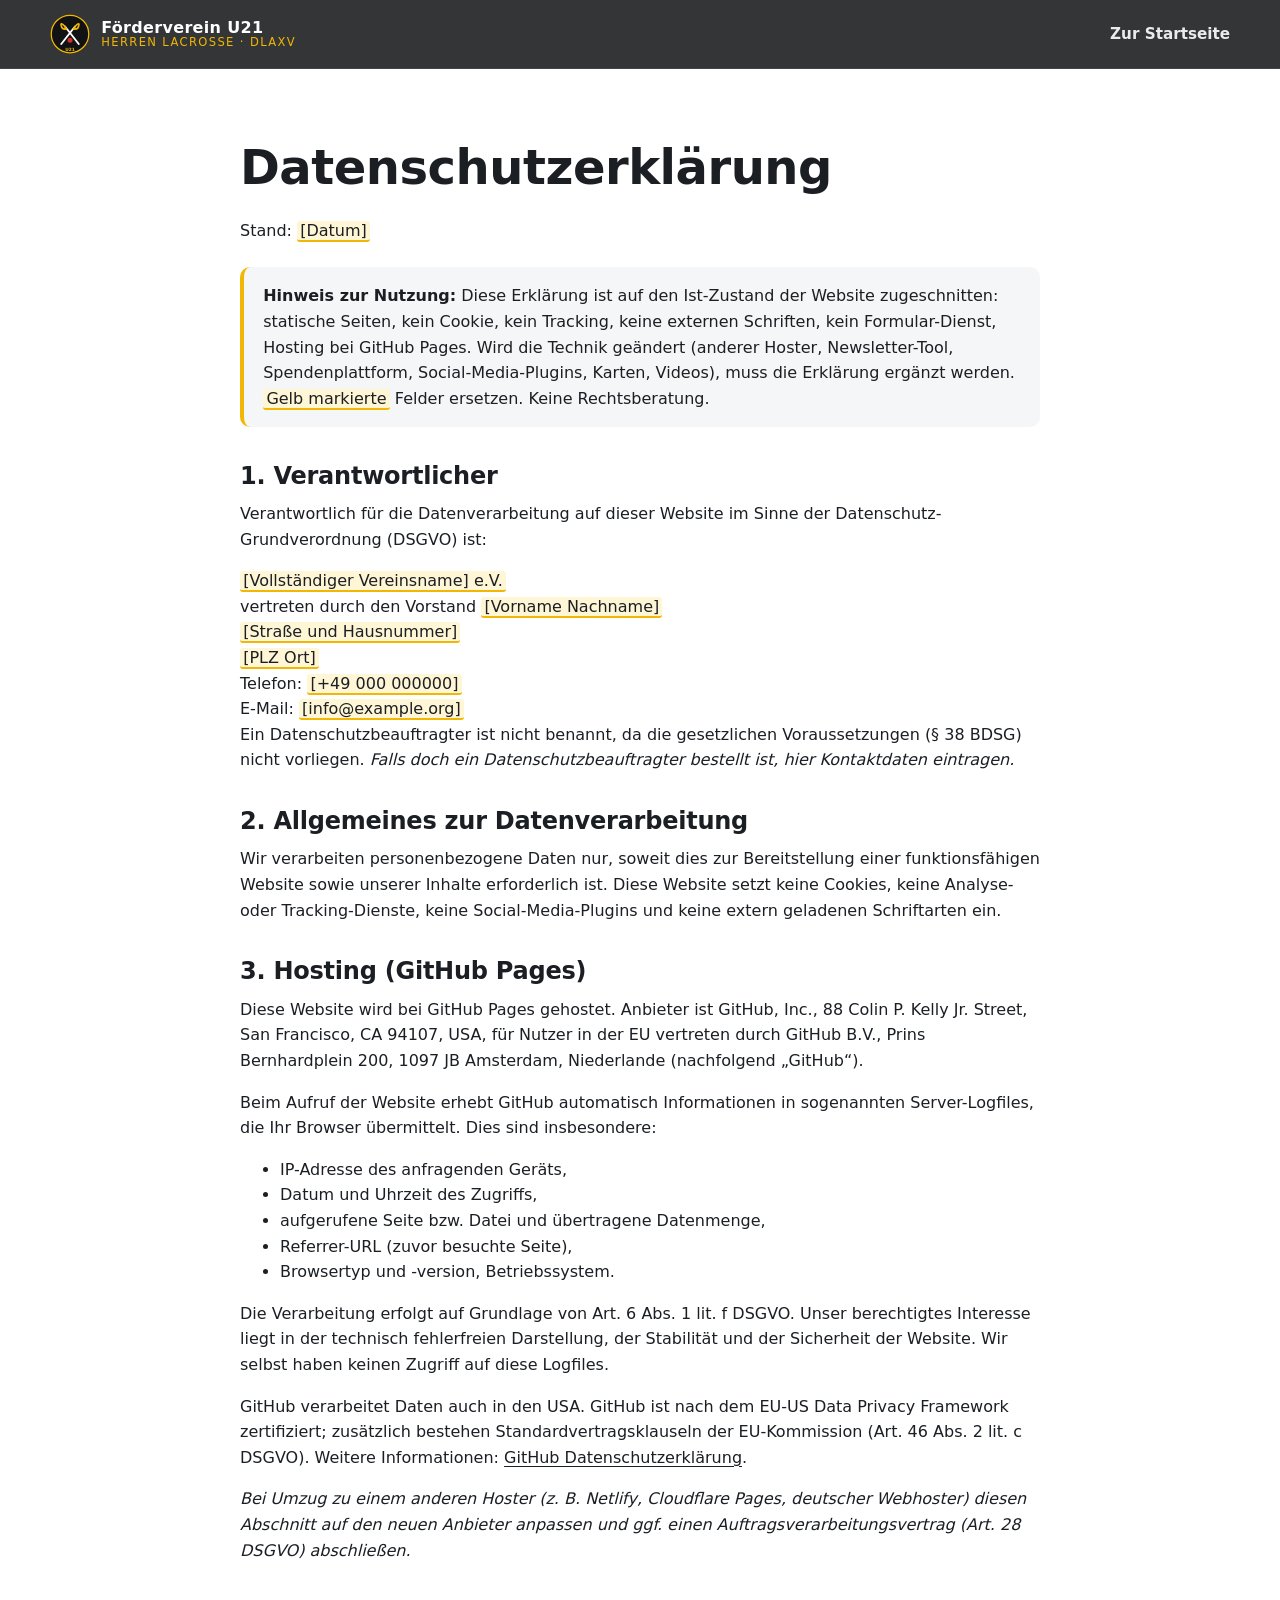
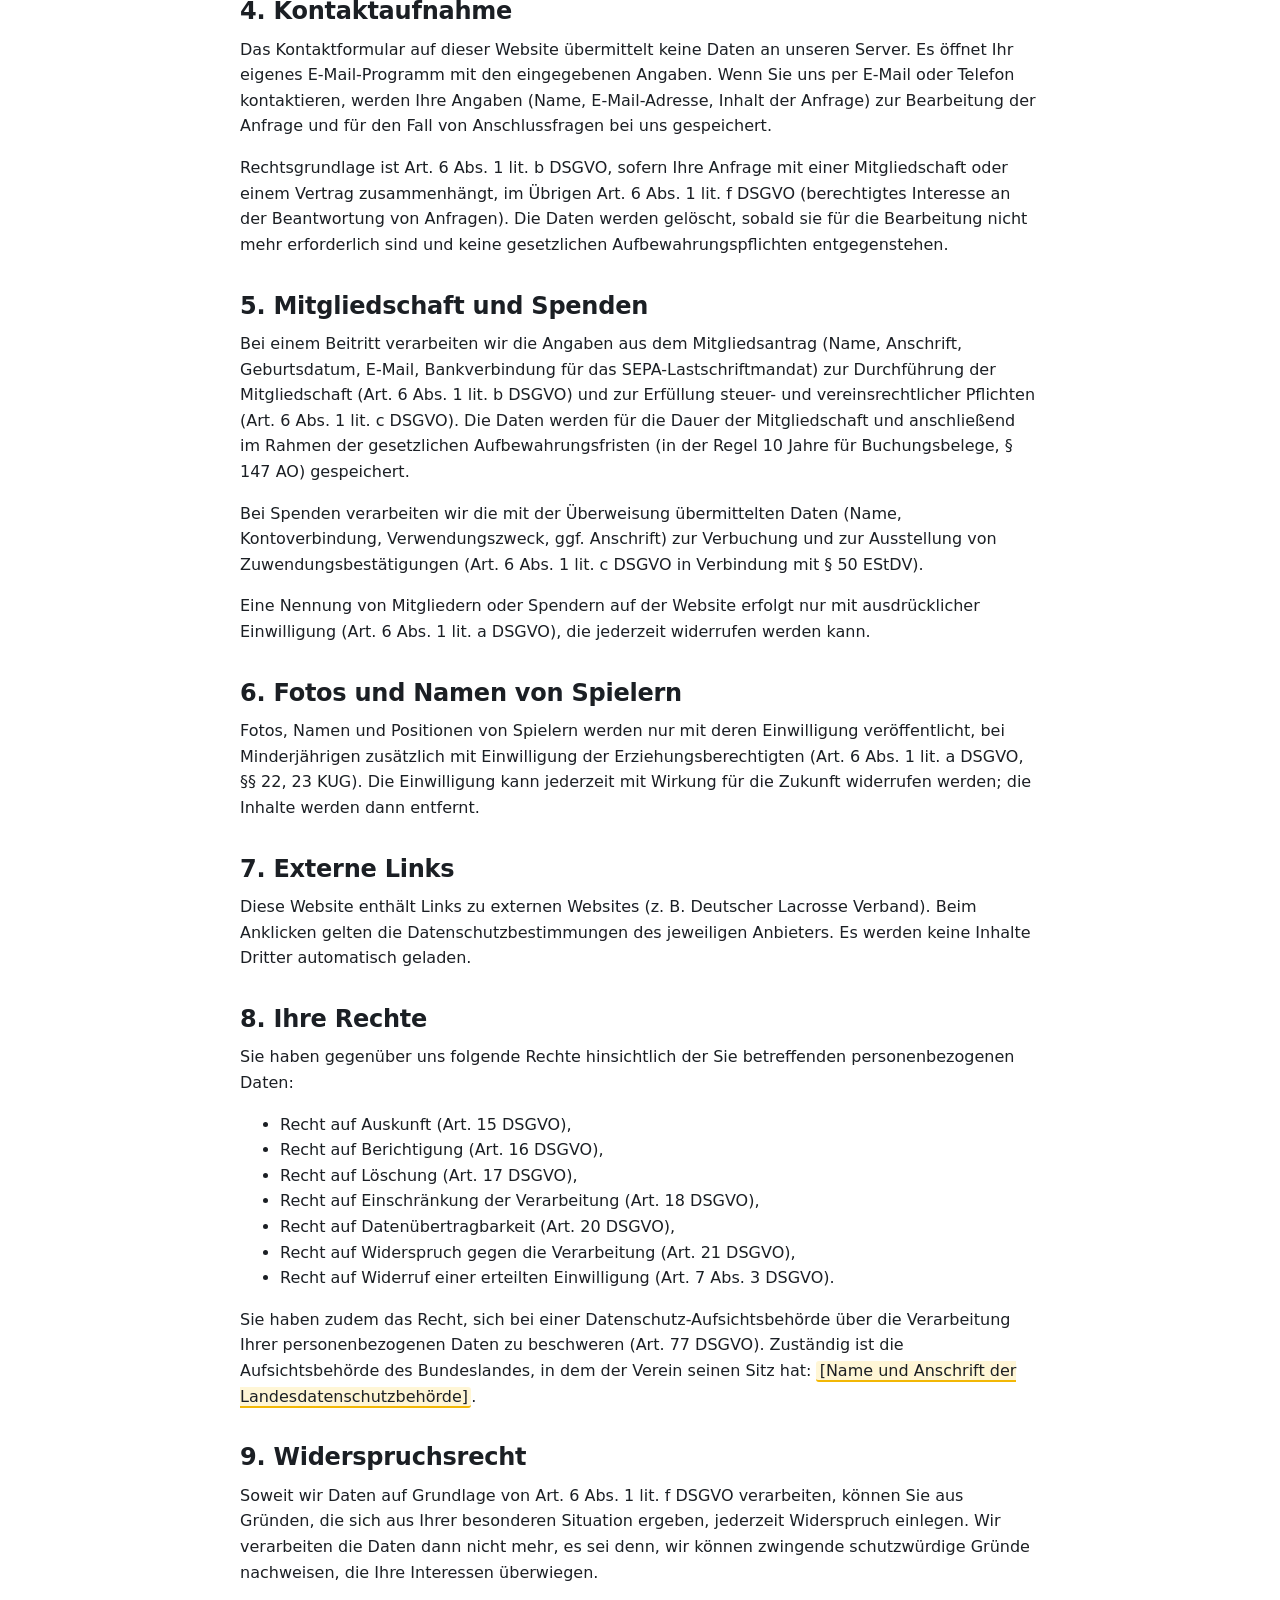
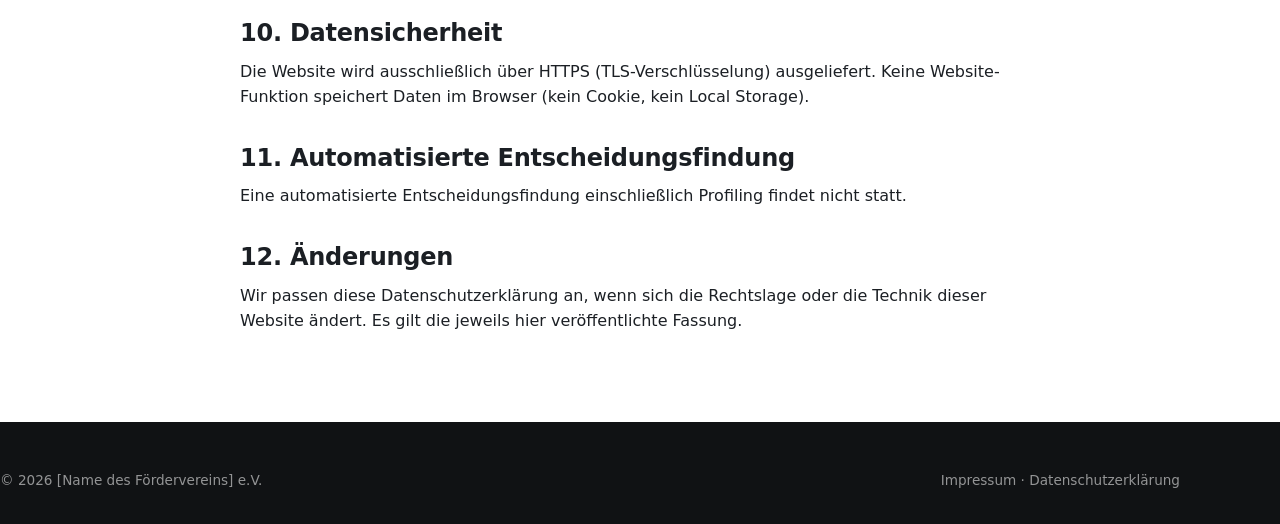
==== datenschutz.html @ 6323ae41 "Landing Page für Förderverein U21 Herren Lacrosse Statische, responsive Seite ohne Build-Schritt: St" ====
<!DOCTYPE html>
<html lang="de">
<head>
  <meta charset="utf-8">
  <meta name="viewport" content="width=device-width, initial-scale=1">
  <title>Datenschutzerklärung – Förderverein U21 Herren Lacrosse</title>
  <meta name="robots" content="noindex, follow">
  <link rel="icon" href="assets/img/favicon.svg" type="image/svg+xml">
  <link rel="stylesheet" href="css/style.css">
</head>
<body>
  <a class="skip-link" href="#main">Zum Inhalt springen</a>
  <header class="site-header">
    <div class="container nav">
      <a class="brand" href="index.html"><img src="assets/img/logo.svg" alt="" width="40" height="40"><span>Förderverein U21<small>Herren Lacrosse · DLaxV</small></span></a>
      <nav aria-label="Hauptnavigation"><ul class="nav__list" style="display:flex"><li><a href="index.html">Zur Startseite</a></li></ul></nav>
    </div>
  </header>

  <main id="main" class="page">
    <div class="container">
      <h1>Datenschutzerklärung</h1>
      <p>Stand: <span class="placeholder">[Datum]</span></p>

      <div class="notice">
        <strong>Hinweis zur Nutzung:</strong> Diese Erklärung ist auf den Ist-Zustand der Website zugeschnitten:
        statische Seiten, kein Cookie, kein Tracking, keine externen Schriften, kein Formular-Dienst,
        Hosting bei GitHub Pages. Wird die Technik geändert (anderer Hoster, Newsletter-Tool, Spendenplattform,
        Social-Media-Plugins, Karten, Videos), muss die Erklärung ergänzt werden.
        <span class="placeholder">Gelb markierte</span> Felder ersetzen. Keine Rechtsberatung.
      </div>

      <h2>1. Verantwortlicher</h2>
      <p>Verantwortlich für die Datenverarbeitung auf dieser Website im Sinne der Datenschutz-Grundverordnung (DSGVO) ist:</p>
      <address>
        <span class="placeholder">[Vollständiger Vereinsname] e.V.</span><br>
        vertreten durch den Vorstand <span class="placeholder">[Vorname Nachname]</span><br>
        <span class="placeholder">[Straße und Hausnummer]</span><br>
        <span class="placeholder">[PLZ Ort]</span><br>
        Telefon: <span class="placeholder">[+49 000 000000]</span><br>
        E-Mail: <span class="placeholder">[info@example.org]</span>
      </address>
      <p>
        Ein Datenschutzbeauftragter ist nicht benannt, da die gesetzlichen Voraussetzungen (§ 38 BDSG) nicht vorliegen.
        <em>Falls doch ein Datenschutzbeauftragter bestellt ist, hier Kontaktdaten eintragen.</em>
      </p>

      <h2>2. Allgemeines zur Datenverarbeitung</h2>
      <p>
        Wir verarbeiten personenbezogene Daten nur, soweit dies zur Bereitstellung einer funktionsfähigen Website
        sowie unserer Inhalte erforderlich ist. Diese Website setzt keine Cookies, keine Analyse- oder
        Tracking-Dienste, keine Social-Media-Plugins und keine extern geladenen Schriftarten ein.
      </p>

      <h2>3. Hosting (GitHub Pages)</h2>
      <p>
        Diese Website wird bei GitHub Pages gehostet. Anbieter ist GitHub, Inc., 88 Colin P. Kelly Jr. Street,
        San Francisco, CA 94107, USA, für Nutzer in der EU vertreten durch GitHub B.V., Prins Bernhardplein 200,
        1097 JB Amsterdam, Niederlande (nachfolgend „GitHub“).
      </p>
      <p>
        Beim Aufruf der Website erhebt GitHub automatisch Informationen in sogenannten Server-Logfiles, die Ihr
        Browser übermittelt. Dies sind insbesondere:
      </p>
      <ul>
        <li>IP-Adresse des anfragenden Geräts,</li>
        <li>Datum und Uhrzeit des Zugriffs,</li>
        <li>aufgerufene Seite bzw. Datei und übertragene Datenmenge,</li>
        <li>Referrer-URL (zuvor besuchte Seite),</li>
        <li>Browsertyp und -version, Betriebssystem.</li>
      </ul>
      <p>
        Die Verarbeitung erfolgt auf Grundlage von Art. 6 Abs. 1 lit. f DSGVO. Unser berechtigtes Interesse liegt
        in der technisch fehlerfreien Darstellung, der Stabilität und der Sicherheit der Website. Wir selbst haben
        keinen Zugriff auf diese Logfiles.
      </p>
      <p>
        GitHub verarbeitet Daten auch in den USA. GitHub ist nach dem EU-US Data Privacy Framework zertifiziert;
        zusätzlich bestehen Standardvertragsklauseln der EU-Kommission (Art. 46 Abs. 2 lit. c DSGVO).
        Weitere Informationen: <a href="https://docs.github.com/de/site-policy/privacy-policies/github-general-privacy-statement" rel="noopener" target="_blank">GitHub Datenschutzerklärung</a>.
      </p>
      <p>
        <em>Bei Umzug zu einem anderen Hoster (z. B. Netlify, Cloudflare Pages, deutscher Webhoster) diesen Abschnitt
        auf den neuen Anbieter anpassen und ggf. einen Auftragsverarbeitungsvertrag (Art. 28 DSGVO) abschließen.</em>
      </p>

      <h2>4. Kontaktaufnahme</h2>
      <p>
        Das Kontaktformular auf dieser Website übermittelt keine Daten an unseren Server. Es öffnet Ihr eigenes
        E-Mail-Programm mit den eingegebenen Angaben. Wenn Sie uns per E-Mail oder Telefon kontaktieren, werden Ihre
        Angaben (Name, E-Mail-Adresse, Inhalt der Anfrage) zur Bearbeitung der Anfrage und für den Fall von
        Anschlussfragen bei uns gespeichert.
      </p>
      <p>
        Rechtsgrundlage ist Art. 6 Abs. 1 lit. b DSGVO, sofern Ihre Anfrage mit einer Mitgliedschaft oder einem
        Vertrag zusammenhängt, im Übrigen Art. 6 Abs. 1 lit. f DSGVO (berechtigtes Interesse an der Beantwortung
        von Anfragen). Die Daten werden gelöscht, sobald sie für die Bearbeitung nicht mehr erforderlich sind und
        keine gesetzlichen Aufbewahrungspflichten entgegenstehen.
      </p>

      <h2>5. Mitgliedschaft und Spenden</h2>
      <p>
        Bei einem Beitritt verarbeiten wir die Angaben aus dem Mitgliedsantrag (Name, Anschrift, Geburtsdatum,
        E-Mail, Bankverbindung für das SEPA-Lastschriftmandat) zur Durchführung der Mitgliedschaft
        (Art. 6 Abs. 1 lit. b DSGVO) und zur Erfüllung steuer- und vereinsrechtlicher Pflichten
        (Art. 6 Abs. 1 lit. c DSGVO). Die Daten werden für die Dauer der Mitgliedschaft und anschließend im Rahmen
        der gesetzlichen Aufbewahrungsfristen (in der Regel 10 Jahre für Buchungsbelege, § 147 AO) gespeichert.
      </p>
      <p>
        Bei Spenden verarbeiten wir die mit der Überweisung übermittelten Daten (Name, Kontoverbindung,
        Verwendungszweck, ggf. Anschrift) zur Verbuchung und zur Ausstellung von Zuwendungsbestätigungen
        (Art. 6 Abs. 1 lit. c DSGVO in Verbindung mit § 50 EStDV).
      </p>
      <p>
        Eine Nennung von Mitgliedern oder Spendern auf der Website erfolgt nur mit ausdrücklicher Einwilligung
        (Art. 6 Abs. 1 lit. a DSGVO), die jederzeit widerrufen werden kann.
      </p>

      <h2>6. Fotos und Namen von Spielern</h2>
      <p>
        Fotos, Namen und Positionen von Spielern werden nur mit deren Einwilligung veröffentlicht, bei
        Minderjährigen zusätzlich mit Einwilligung der Erziehungsberechtigten (Art. 6 Abs. 1 lit. a DSGVO,
        §§ 22, 23 KUG). Die Einwilligung kann jederzeit mit Wirkung für die Zukunft widerrufen werden; die Inhalte
        werden dann entfernt.
      </p>

      <h2>7. Externe Links</h2>
      <p>
        Diese Website enthält Links zu externen Websites (z. B. Deutscher Lacrosse Verband). Beim Anklicken gelten
        die Datenschutzbestimmungen des jeweiligen Anbieters. Es werden keine Inhalte Dritter automatisch geladen.
      </p>

      <h2>8. Ihre Rechte</h2>
      <p>Sie haben gegenüber uns folgende Rechte hinsichtlich der Sie betreffenden personenbezogenen Daten:</p>
      <ul>
        <li>Recht auf Auskunft (Art. 15 DSGVO),</li>
        <li>Recht auf Berichtigung (Art. 16 DSGVO),</li>
        <li>Recht auf Löschung (Art. 17 DSGVO),</li>
        <li>Recht auf Einschränkung der Verarbeitung (Art. 18 DSGVO),</li>
        <li>Recht auf Datenübertragbarkeit (Art. 20 DSGVO),</li>
        <li>Recht auf Widerspruch gegen die Verarbeitung (Art. 21 DSGVO),</li>
        <li>Recht auf Widerruf einer erteilten Einwilligung (Art. 7 Abs. 3 DSGVO).</li>
      </ul>
      <p>
        Sie haben zudem das Recht, sich bei einer Datenschutz-Aufsichtsbehörde über die Verarbeitung Ihrer
        personenbezogenen Daten zu beschweren (Art. 77 DSGVO). Zuständig ist die Aufsichtsbehörde des Bundeslandes,
        in dem der Verein seinen Sitz hat: <span class="placeholder">[Name und Anschrift der Landesdatenschutzbehörde]</span>.
      </p>

      <h2>9. Widerspruchsrecht</h2>
      <p>
        Soweit wir Daten auf Grundlage von Art. 6 Abs. 1 lit. f DSGVO verarbeiten, können Sie aus Gründen, die sich
        aus Ihrer besonderen Situation ergeben, jederzeit Widerspruch einlegen. Wir verarbeiten die Daten dann
        nicht mehr, es sei denn, wir können zwingende schutzwürdige Gründe nachweisen, die Ihre Interessen überwiegen.
      </p>

      <h2>10. Datensicherheit</h2>
      <p>
        Die Website wird ausschließlich über HTTPS (TLS-Verschlüsselung) ausgeliefert. Keine Website-Funktion
        speichert Daten im Browser (kein Cookie, kein Local Storage).
      </p>

      <h2>11. Automatisierte Entscheidungsfindung</h2>
      <p>Eine automatisierte Entscheidungsfindung einschließlich Profiling findet nicht statt.</p>

      <h2>12. Änderungen</h2>
      <p>
        Wir passen diese Datenschutzerklärung an, wenn sich die Rechtslage oder die Technik dieser Website ändert.
        Es gilt die jeweils hier veröffentlichte Fassung.
      </p>
    </div>
  </main>

  <footer class="site-footer">
    <div class="container footer-bottom" style="border:0;margin:0;padding:0">
      <span>© <span id="year">2026</span> [Name des Fördervereins] e.V.</span>
      <span><a href="impressum.html">Impressum</a> · <a href="datenschutz.html">Datenschutzerklärung</a></span>
    </div>
  </footer>
  <script src="js/main.js" defer></script>
</body>
</html>
---- css/style.css ----
/* ==========================================================================
   Förderverein U21 Herren Lacrosse – Stylesheet
   Reines CSS, keine Abhängigkeiten, keine externen Requests.
   Farben in :root anpassen. Die Werte lehnen sich an die Nationalfarben
   (Schwarz / Rot / Gold) an, die der DLaxV im Erscheinungsbild nutzt.
   Bitte mit dem offiziellen Logo / CI des Verbands abgleichen.
   ========================================================================== */

:root {
  /* Markenfarben (anpassbar) */
  --c-black:  #101214;   /* Schwarz – Grundfarbe, Hero-Hintergrund */
  --c-ink:    #1b1f24;   /* dunkles Anthrazit für Flächen */
  --c-gold:   #F2B705;   /* Gold – Akzent, CTA */
  --c-gold-2: #D99E00;   /* Gold dunkel – Hover */
  --c-red:    #D42A2A;   /* Rot – Sekundärakzent */
  --c-white:  #ffffff;
  --c-grey-1: #f5f6f7;
  --c-grey-2: #e6e8eb;
  --c-grey-3: #8a9099;
  --c-text:   #1b1f24;
  --c-muted:  #5c636b;

  /* Layout */
  --max-w: 1180px;
  --gutter: clamp(16px, 4vw, 40px);
  --radius: 16px;
  --radius-sm: 10px;
  --shadow: 0 10px 30px rgba(16,18,20,.08);
  --shadow-lg: 0 24px 60px rgba(16,18,20,.18);

  /* Typografie: Systemschriften (keine Google Fonts, DSGVO-sicher) */
  --font: system-ui, -apple-system, "Segoe UI", Roboto, "Helvetica Neue", Arial, "Noto Sans", sans-serif;
  --fs-hero: clamp(2rem, 7vw, 5.2rem);
  --fs-h2:   clamp(1.9rem, 4vw, 2.8rem);
  --fs-h3:   clamp(1.2rem, 2vw, 1.4rem);
  --fs-body: clamp(1rem, 1.1vw, 1.125rem);

  color-scheme: light;
}

*, *::before, *::after { box-sizing: border-box; }

html { scroll-behavior: smooth; -webkit-text-size-adjust: 100%; }

body {
  margin: 0;
  font-family: var(--font);
  font-size: var(--fs-body);
  line-height: 1.6;
  color: var(--c-text);
  background: var(--c-white);
  overflow-x: hidden;
}

img, svg, video { max-width: 100%; height: auto; display: block; }

a { color: inherit; text-decoration-thickness: 1px; text-underline-offset: 3px; }
a:hover { color: var(--c-red); }

h1, h2, h3, h4 { line-height: 1.1; margin: 0 0 .5em; font-weight: 800; letter-spacing: -.01em; overflow-wrap: anywhere; hyphens: auto; }
h2 { font-size: var(--fs-h2); }
h3 { font-size: var(--fs-h3); }
p  { margin: 0 0 1em; }

.container { width: min(100% - 2 * var(--gutter), var(--max-w)); margin-inline: auto; }

.visually-hidden {
  position: absolute !important; width: 1px; height: 1px; overflow: hidden;
  clip: rect(0 0 0 0); clip-path: inset(50%); white-space: nowrap;
}

/* Skip-Link (Barrierefreiheit) */
.skip-link {
  position: absolute; left: 8px; top: -100px; z-index: 1000;
  background: var(--c-gold); color: var(--c-black); padding: .6rem 1rem;
  border-radius: var(--radius-sm); font-weight: 700;
}
.skip-link:focus { top: 8px; }

/* --------------------------------------------------------------------------
   Buttons
   -------------------------------------------------------------------------- */
.btn {
  display: inline-flex; align-items: center; gap: .5rem;
  padding: .85rem 1.4rem; border-radius: 999px;
  font-weight: 700; text-decoration: none; border: 2px solid transparent;
  transition: transform .15s ease, background .2s ease, color .2s ease, border-color .2s ease;
  cursor: pointer; font-family: inherit; font-size: 1rem;
}
.btn:hover { transform: translateY(-2px); }
.btn:active { transform: translateY(0); }
.btn:focus-visible { outline: 3px solid var(--c-gold); outline-offset: 3px; }
.btn--primary { background: var(--c-gold); color: var(--c-black); }
.btn--primary:hover { background: var(--c-gold-2); color: var(--c-black); }
.btn--ghost { background: transparent; color: var(--c-white); border-color: rgba(255,255,255,.5); }
.btn--ghost:hover { border-color: var(--c-white); color: var(--c-white); }
.btn--dark { background: var(--c-black); color: var(--c-white); }
.btn--dark:hover { background: var(--c-ink); color: var(--c-white); }
.btn--sm { padding: .55rem 1rem; font-size: .95rem; }

/* --------------------------------------------------------------------------
   Header / Navigation
   -------------------------------------------------------------------------- */
.site-header {
  position: sticky; top: 0; z-index: 100;
  background: rgba(16,18,20,.85);
  backdrop-filter: saturate(160%) blur(12px);
  -webkit-backdrop-filter: saturate(160%) blur(12px);
  color: var(--c-white);
  border-bottom: 1px solid rgba(255,255,255,.08);
}
.nav {
  display: flex; align-items: center; justify-content: space-between;
  min-height: 68px; gap: 1rem;
}
.brand {
  display: flex; align-items: center; gap: .7rem; text-decoration: none; color: var(--c-white);
  font-weight: 800; letter-spacing: .02em; line-height: 1.1;
}
.brand img { width: 40px; height: 40px; }
.brand small { display: block; font-weight: 500; font-size: .72rem; color: var(--c-gold); letter-spacing: .12em; text-transform: uppercase; }

.nav__list { list-style: none; margin: 0; padding: 0; display: flex; gap: 1.4rem; align-items: center; }
.nav__list a { text-decoration: none; font-weight: 600; font-size: .95rem; opacity: .9; }
.nav__list a:hover { color: var(--c-gold); opacity: 1; }
.nav__list .btn { color: var(--c-black); }
.nav__list .btn:hover { color: var(--c-black); }

.nav-toggle {
  display: none; background: none; border: 0; color: var(--c-white);
  width: 44px; height: 44px; cursor: pointer; border-radius: 8px;
}
.nav-toggle:focus-visible { outline: 3px solid var(--c-gold); }
.nav-toggle span {
  display: block; width: 24px; height: 2px; background: currentColor; margin: 5px auto;
  transition: transform .2s ease, opacity .2s ease;
}
.nav-toggle[aria-expanded="true"] span:nth-child(1) { transform: translateY(7px) rotate(45deg); }
.nav-toggle[aria-expanded="true"] span:nth-child(2) { opacity: 0; }
.nav-toggle[aria-expanded="true"] span:nth-child(3) { transform: translateY(-7px) rotate(-45deg); }

@media (max-width: 860px) {
  .nav-toggle { display: block; }
  .nav__list {
    position: absolute; left: 0; right: 0; top: 100%;
    flex-direction: column; align-items: stretch; gap: 0;
    background: var(--c-black); border-bottom: 1px solid rgba(255,255,255,.1);
    padding: .5rem var(--gutter) 1rem;
    display: none;
  }
  .nav__list.is-open { display: flex; }
  .nav__list li { border-top: 1px solid rgba(255,255,255,.08); }
  .nav__list a { display: block; padding: .9rem 0; }
  .nav__list .btn { margin-top: .8rem; justify-content: center; }
}

/* --------------------------------------------------------------------------
   Hero
   -------------------------------------------------------------------------- */
.hero {
  position: relative; color: var(--c-white); background: var(--c-black);
  min-height: min(92vh, 860px); display: grid; align-items: end; overflow: hidden;
  isolation: isolate;
}
.hero__media { position: absolute; inset: 0; z-index: -2; }
.hero__media img { width: 100%; height: 100%; object-fit: cover; opacity: .55; }
.hero::after {
  content: ""; position: absolute; inset: 0; z-index: -1;
  background:
    radial-gradient(60% 50% at 80% 10%, rgba(242,183,5,.25), transparent 60%),
    linear-gradient(180deg, rgba(16,18,20,.2) 0%, rgba(16,18,20,.55) 55%, var(--c-black) 100%);
}
.hero__content { padding: clamp(5rem, 12vw, 9rem) 0 clamp(3rem, 6vw, 5rem); max-width: 760px; }
.eyebrow {
  display: inline-flex; align-items: center; gap: .6rem;
  font-size: .85rem; font-weight: 700; letter-spacing: .18em; text-transform: uppercase;
  color: var(--c-gold); margin-bottom: 1.2rem;
}
.eyebrow::before { content: ""; width: 28px; height: 3px; background: var(--c-red); border-radius: 2px; }
.hero h1 { font-size: var(--fs-hero); margin-bottom: .6em; text-wrap: balance; }
.hero h1 em { font-style: normal; color: var(--c-gold); }
.hero p.lead { font-size: clamp(1.1rem, 1.6vw, 1.35rem); max-width: 60ch; color: rgba(255,255,255,.85); }
.hero__cta { display: flex; flex-wrap: wrap; gap: .8rem; margin-top: 1.8rem; }

.hero__stats {
  display: grid; grid-template-columns: repeat(auto-fit, minmax(150px, 1fr)); gap: 1px;
  margin-top: clamp(2rem, 5vw, 3.5rem); background: rgba(255,255,255,.12);
  border: 1px solid rgba(255,255,255,.12); border-radius: var(--radius); overflow: hidden;
}
.hero__stats > div { background: rgba(16,18,20,.6); padding: 1rem 1.2rem; }
.hero__stats strong { display: block; font-size: 1.8rem; color: var(--c-gold); line-height: 1.1; }
.hero__stats span { font-size: .85rem; color: rgba(255,255,255,.75); }

/* --------------------------------------------------------------------------
   Sections
   -------------------------------------------------------------------------- */
.section { padding: clamp(3.5rem, 8vw, 6.5rem) 0; }
.section--grey { background: var(--c-grey-1); }
.section--dark { background: var(--c-black); color: var(--c-white); }
.section__head { max-width: 720px; margin-bottom: clamp(2rem, 4vw, 3rem); }
.section__head p { color: var(--c-muted); font-size: 1.1rem; }
.section--dark .section__head p { color: rgba(255,255,255,.75); }

.grid { display: grid; gap: 1.5rem; }
.grid--2 { grid-template-columns: repeat(auto-fit, minmax(min(100%, 320px), 1fr)); }
.grid--3 { grid-template-columns: repeat(auto-fit, minmax(min(100%, 280px), 1fr)); }
.grid--4 { grid-template-columns: repeat(auto-fit, minmax(min(100%, 200px), 1fr)); }
.grid--people { grid-template-columns: repeat(auto-fit, minmax(min(100%, 130px), 1fr)); gap: 1rem; }
.grid--people .player img { aspect-ratio: 1 / 1; }

.card {
  background: var(--c-white); border: 1px solid var(--c-grey-2); border-radius: var(--radius);
  padding: 1.6rem; box-shadow: var(--shadow);
  transition: transform .2s ease, box-shadow .2s ease;
}
.card:hover { transform: translateY(-4px); box-shadow: var(--shadow-lg); }
.card__icon {
  width: 52px; height: 52px; border-radius: 14px; display: grid; place-items: center;
  background: var(--c-black); color: var(--c-gold); margin-bottom: 1rem;
}
.card__icon svg { width: 26px; height: 26px; }
.card h3 { margin-bottom: .4rem; }
.card p { color: var(--c-muted); margin: 0; }

/* Über uns: Split mit Bild */
.split { display: grid; gap: clamp(2rem, 5vw, 4rem); align-items: center; grid-template-columns: 1fr; }
@media (min-width: 900px) { .split { grid-template-columns: 1.1fr 1fr; } .split--reverse > :first-child { order: 2; } }
.split figure { margin: 0; position: relative; }
.split figure img { border-radius: var(--radius); box-shadow: var(--shadow-lg); }
.split figure figcaption {
  position: absolute; left: 1rem; bottom: 1rem; background: var(--c-gold); color: var(--c-black);
  font-weight: 700; padding: .5rem .9rem; border-radius: 999px; font-size: .85rem;
}
.checklist { list-style: none; padding: 0; margin: 1.2rem 0; display: grid; gap: .7rem; }
.checklist li { display: flex; gap: .7rem; align-items: flex-start; }
.checklist li::before {
  content: ""; flex: 0 0 22px; height: 22px; border-radius: 50%;
  background: var(--c-gold) url("data:image/svg+xml,%3Csvg xmlns='http://www.w3.org/2000/svg' viewBox='0 0 24 24' fill='none' stroke='%23101214' stroke-width='3' stroke-linecap='round' stroke-linejoin='round'%3E%3Cpath d='M20 6 9 17l-5-5'/%3E%3C/svg%3E") center/14px no-repeat;
  margin-top: .15rem;
}

/* Team / Galerie */
.gallery { display: grid; gap: 1rem; grid-template-columns: repeat(auto-fit, minmax(min(100%, 260px), 1fr)); }
.gallery figure { margin: 0; overflow: hidden; border-radius: var(--radius); background: var(--c-ink); }
.gallery img { aspect-ratio: 3 / 2; object-fit: cover; width: 100%; transition: transform .4s ease; }
.gallery figure:hover img { transform: scale(1.04); }
.gallery figcaption { padding: .8rem 1rem; font-size: .9rem; color: rgba(255,255,255,.8); }

.player { text-align: center; }
.player img { aspect-ratio: 4 / 5; object-fit: cover; border-radius: var(--radius); margin-bottom: .8rem; }
.player strong { display: block; }
.player span { color: var(--c-muted); font-size: .9rem; }

/* Mitgliedschaft / Preise */
.tiers { display: grid; gap: 1.5rem; grid-template-columns: repeat(auto-fit, minmax(min(100%, 260px), 1fr)); align-items: stretch; }
.tier {
  position: relative; background: var(--c-white); border: 2px solid var(--c-grey-2); border-radius: var(--radius);
  padding: 1.8rem; display: flex; flex-direction: column; gap: .8rem;
}
.tier--featured { border-color: var(--c-gold); box-shadow: var(--shadow-lg); }
.tier__badge {
  position: absolute; top: -14px; left: 1.4rem; background: var(--c-red); color: var(--c-white);
  font-size: .75rem; font-weight: 800; letter-spacing: .1em; text-transform: uppercase;
  padding: .3rem .8rem; border-radius: 999px;
}
.tier__price { font-size: 2.4rem; font-weight: 800; line-height: 1; }
.tier__price small { font-size: 1rem; font-weight: 500; color: var(--c-muted); }
.tier ul { list-style: none; padding: 0; margin: 0 0 .5rem; display: grid; gap: .5rem; color: var(--c-muted); font-size: .95rem; }
.tier ul li::before { content: "• "; color: var(--c-gold); font-weight: 800; }
.tier .btn { margin-top: auto; justify-content: center; }

/* Spenden */
.donate-box {
  background: var(--c-ink); color: var(--c-white); border-radius: var(--radius);
  padding: clamp(1.4rem, 3vw, 2.4rem); border: 1px solid rgba(255,255,255,.1);
}
.donate-box dl { display: grid; grid-template-columns: max-content 1fr; gap: .4rem 1.2rem; margin: 1rem 0; }
.donate-box dt { color: var(--c-gold); font-weight: 700; }
.donate-box dd { margin: 0; font-family: ui-monospace, SFMono-Regular, Menlo, Consolas, monospace; word-break: break-all; }
.donate-box .note { font-size: .9rem; color: rgba(255,255,255,.7); }

/* Timeline / Termine */
.timeline { list-style: none; margin: 0; padding: 0; display: grid; gap: 1rem; }
.timeline li {
  display: grid; grid-template-columns: 96px minmax(0, 1fr); gap: 1rem; align-items: start; min-width: 0;
  padding: 1rem; border-radius: var(--radius-sm); background: var(--c-white); border: 1px solid var(--c-grey-2);
}
.timeline time {
  background: var(--c-black); color: var(--c-gold); border-radius: var(--radius-sm); text-align: center;
  padding: .5rem; font-weight: 800; line-height: 1.1;
}
.timeline time span { display: block; font-size: .75rem; color: rgba(255,255,255,.7); font-weight: 500; text-transform: uppercase; letter-spacing: .1em; }
.timeline p { margin: 0; color: var(--c-muted); }

/* Sponsoren */
.logos { display: grid; grid-template-columns: repeat(auto-fit, minmax(min(100%, 160px), 1fr)); gap: 1rem; }
.logos img { background: var(--c-white); border-radius: var(--radius-sm); border: 1px solid var(--c-grey-2); filter: grayscale(1); opacity: .8; transition: .2s; }
.logos img:hover { filter: none; opacity: 1; }

/* FAQ */
details { border-bottom: 1px solid var(--c-grey-2); padding: .4rem 0; }
summary { cursor: pointer; font-weight: 700; padding: .8rem 0; list-style: none; display: flex; justify-content: space-between; gap: 1rem; }
summary::-webkit-details-marker { display: none; }
summary::after { content: "+"; color: var(--c-gold); font-size: 1.4rem; line-height: 1; }
details[open] summary::after { content: "–"; }
details p { color: var(--c-muted); padding-bottom: .8rem; }

/* Kontakt */
.contact { display: grid; gap: 2rem; grid-template-columns: repeat(auto-fit, minmax(min(100%, 300px), 1fr)); }
.contact address { font-style: normal; line-height: 1.8; }
.form { display: grid; gap: 1rem; align-content: start; }
.form .btn { justify-self: start; }
.form label { font-weight: 600; font-size: .95rem; display: grid; gap: .35rem; }
.form input, .form textarea {
  font: inherit; padding: .8rem 1rem; border: 1px solid var(--c-grey-2); border-radius: var(--radius-sm);
  background: var(--c-white); width: 100%;
}
.form input:focus, .form textarea:focus { outline: 3px solid var(--c-gold); outline-offset: 1px; border-color: var(--c-gold); }
.form .consent { font-weight: 400; display: flex; gap: .6rem; align-items: flex-start; font-size: .9rem; color: var(--c-muted); }
.form .consent input { width: auto; margin-top: .25rem; }
.form small { color: var(--c-muted); }

/* CTA-Band */
.cta-band {
  background: linear-gradient(120deg, var(--c-gold), #ffd457); color: var(--c-black);
  border-radius: var(--radius); padding: clamp(1.8rem, 4vw, 3rem);
  display: grid; gap: 1.2rem; grid-template-columns: 1fr; align-items: center;
}
@media (min-width: 800px) { .cta-band { grid-template-columns: 1fr auto; } }
.cta-band h2 { margin: 0 0 .3rem; }
.cta-band p { margin: 0; }

/* Footer */
.site-footer { background: var(--c-black); color: rgba(255,255,255,.8); padding: 3rem 0 2rem; font-size: .95rem; }
.footer-grid { display: grid; gap: 2rem; grid-template-columns: repeat(auto-fit, minmax(min(100%, 220px), 1fr)); }
.site-footer h4 { color: var(--c-white); margin-bottom: .6rem; }
.site-footer ul { list-style: none; margin: 0; padding: 0; display: grid; gap: .4rem; }
.site-footer a { text-decoration: none; }
.site-footer a:hover { color: var(--c-gold); }
.footer-bottom { border-top: 1px solid rgba(255,255,255,.1); margin-top: 2rem; padding-top: 1.2rem; display: flex; flex-wrap: wrap; gap: 1rem; justify-content: space-between; font-size: .85rem; color: rgba(255,255,255,.55); }

/* Unterseiten (Impressum / Datenschutz) */
.page { padding: clamp(2.5rem, 6vw, 4.5rem) 0; }
.page .container { max-width: 800px; }
.page h1 { font-size: clamp(2rem, 5vw, 3rem); }
.page h2 { font-size: 1.5rem; margin-top: 2.2rem; }
.page h3 { font-size: 1.15rem; margin-top: 1.5rem; }
.page address { font-style: normal; }
.placeholder { background: #fff6d6; border-bottom: 2px solid var(--c-gold); padding: 0 .2em; border-radius: 3px; }
.notice { background: var(--c-grey-1); border-left: 4px solid var(--c-gold); padding: 1rem 1.2rem; border-radius: var(--radius-sm); margin: 1.5rem 0; }

/* Scroll-Reveal (rein dekorativ, respektiert reduced motion) */
.reveal { opacity: 0; transform: translateY(18px); transition: opacity .6s ease, transform .6s ease; }
.reveal.is-visible { opacity: 1; transform: none; }
@media (prefers-reduced-motion: reduce) {
  html { scroll-behavior: auto; }
  .reveal { opacity: 1; transform: none; transition: none; }
  .btn, .card, .gallery img { transition: none; }
}

/* Druck */
@media print {
  .site-header, .hero__cta, .nav-toggle, .cta-band, .form { display: none !important; }
  .hero { min-height: auto; color: var(--c-black); background: none; }
  .hero::after, .hero__media { display: none; }
}
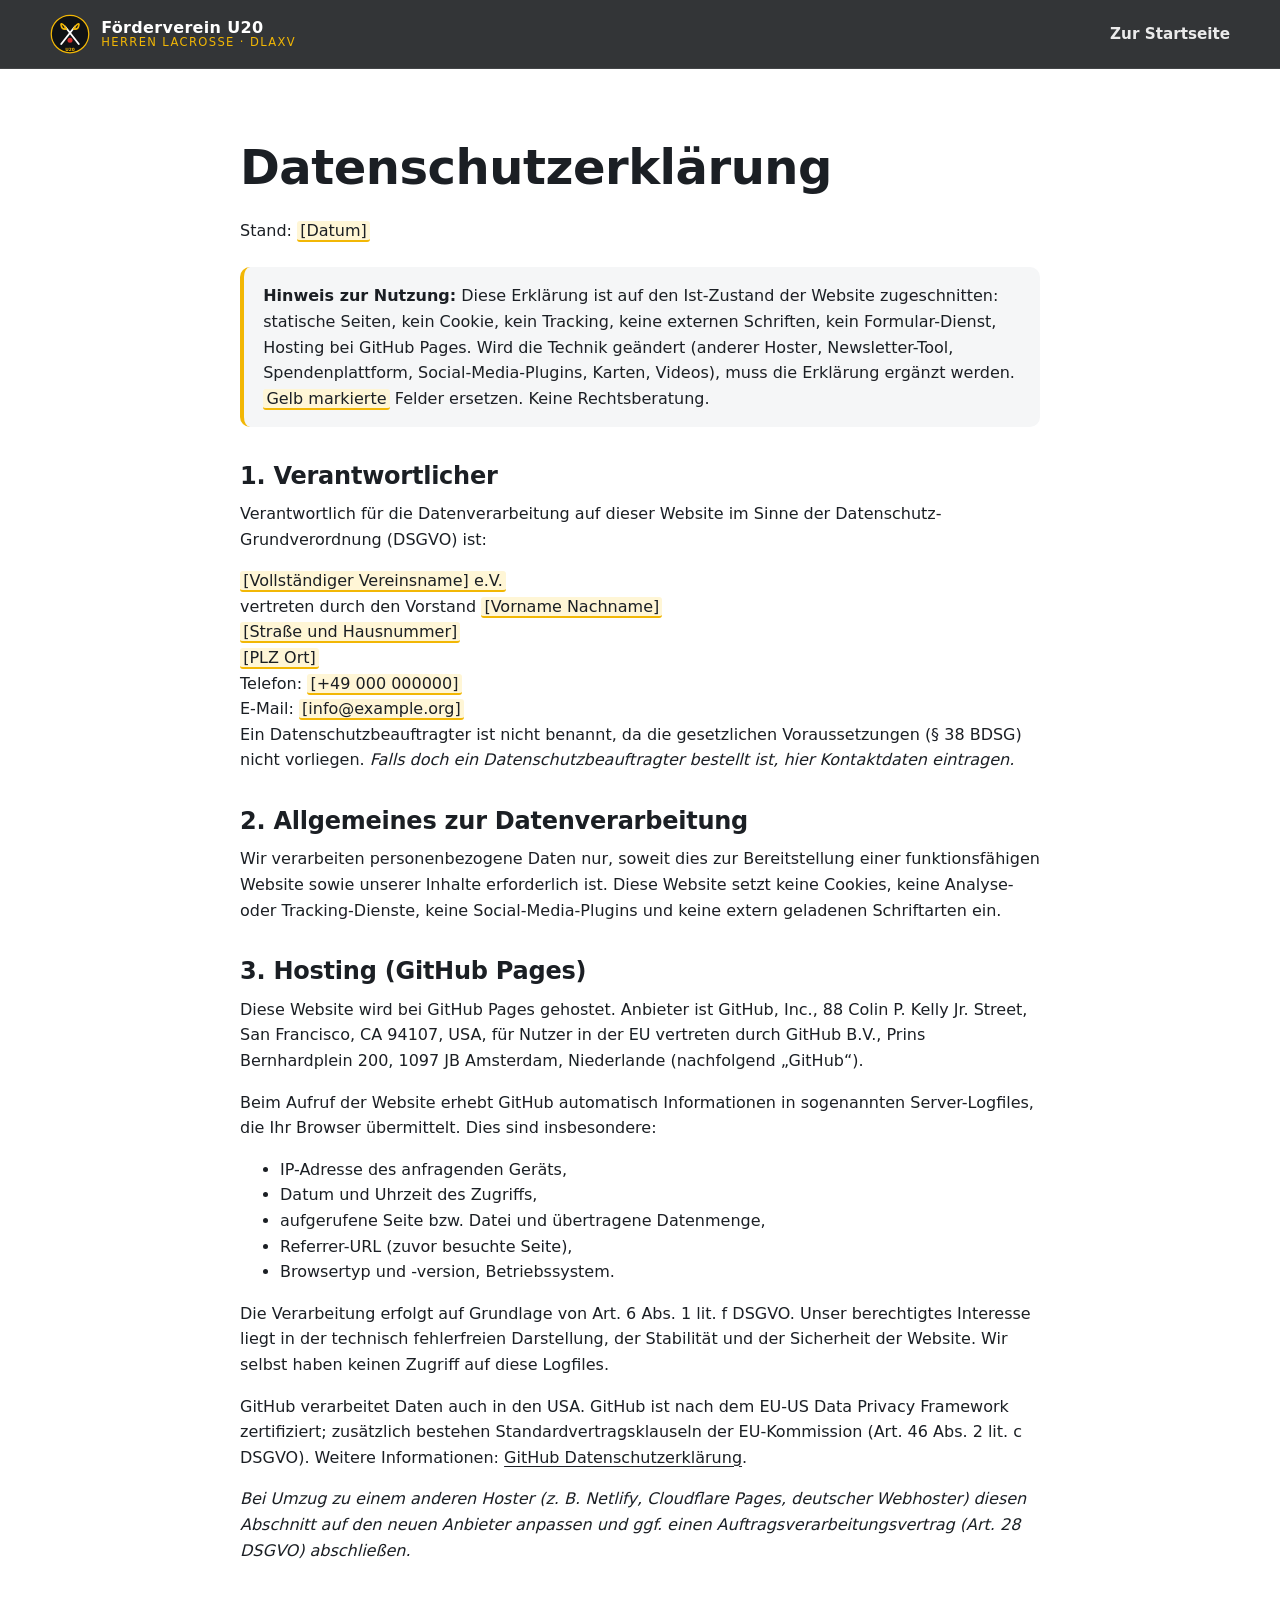
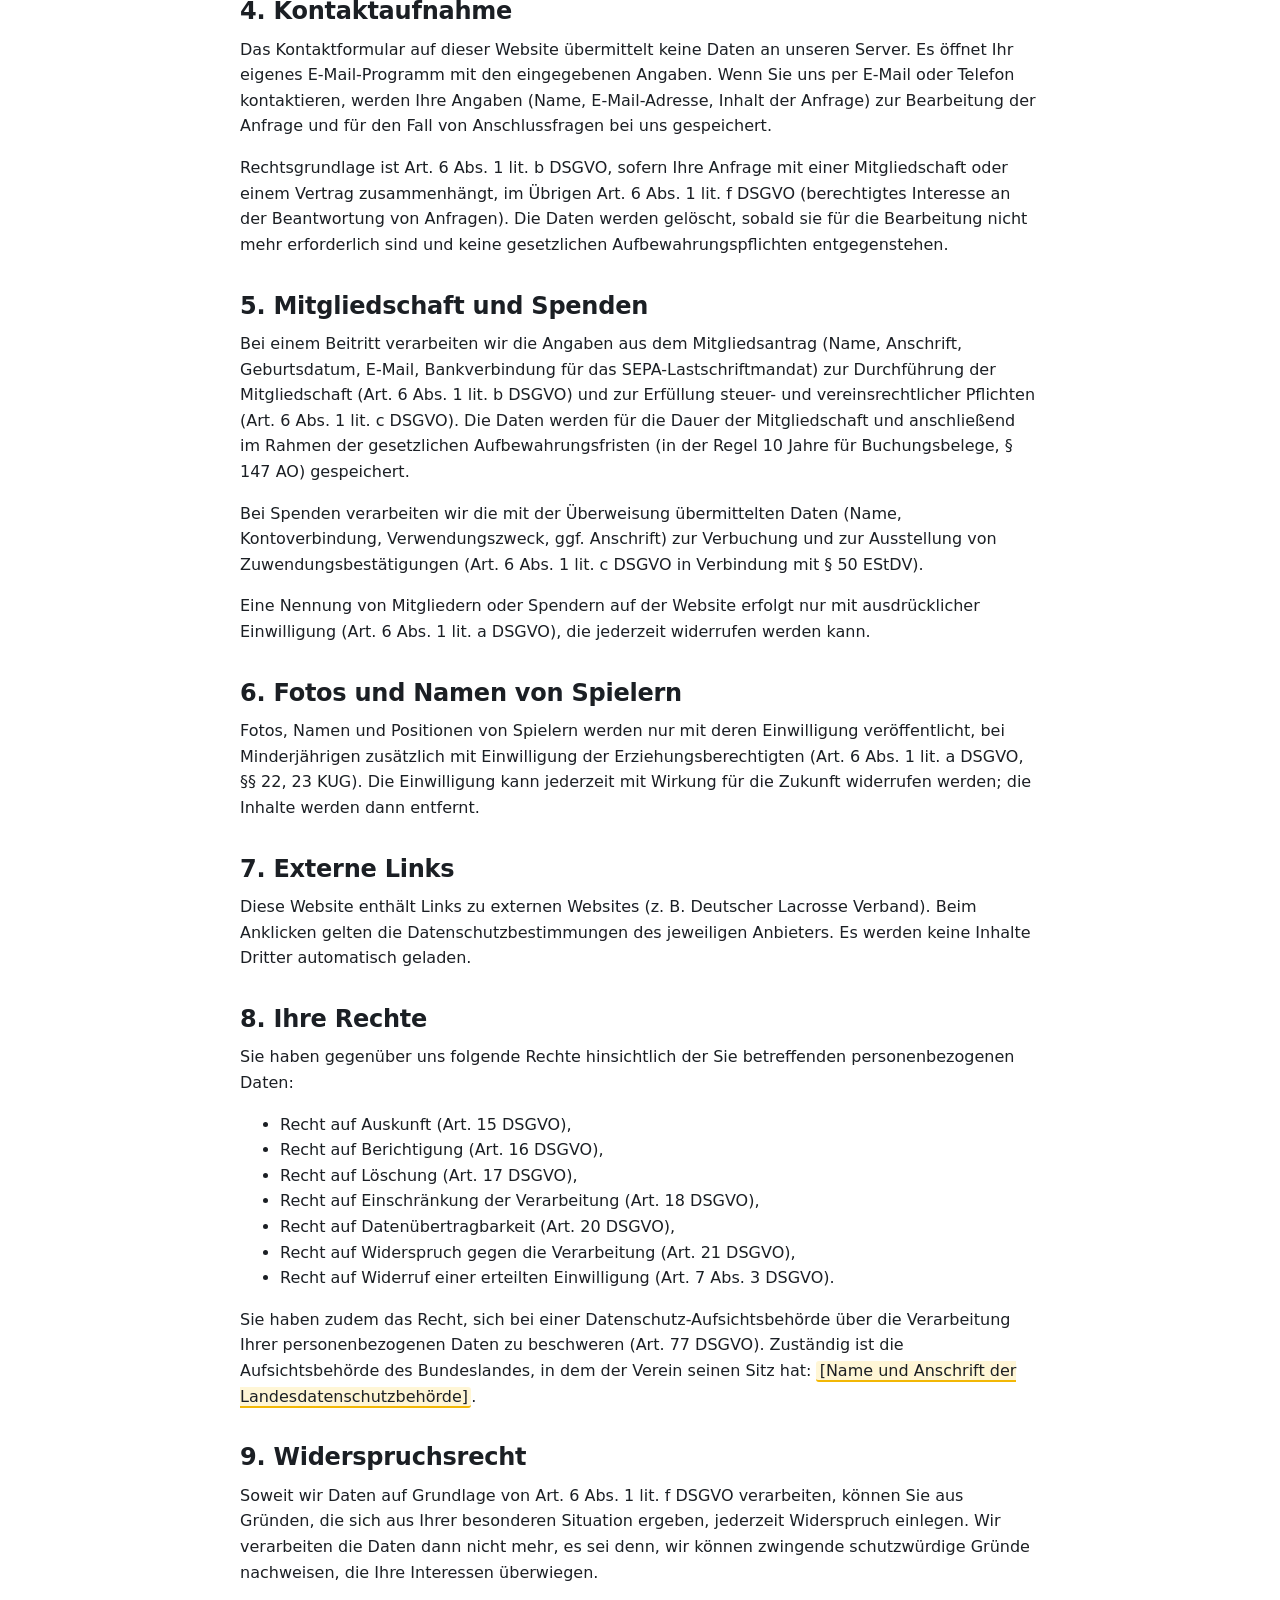
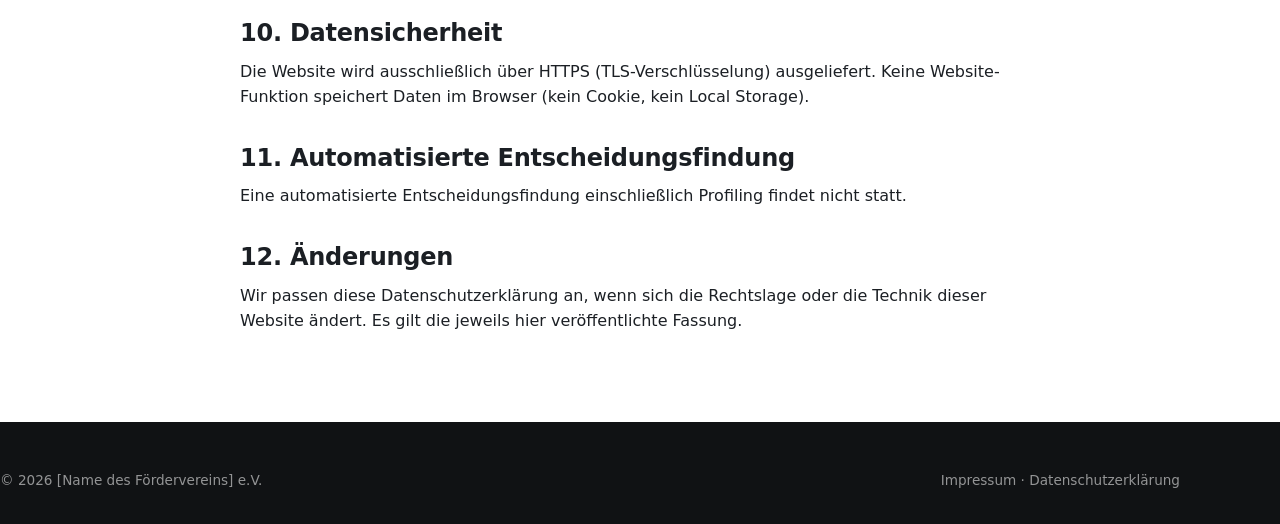
==== commit eee6c928: "Altersklasse von U21 auf U20 korrigiert Alle Texte, Titel, Logo und Bild-Platzhalter nennen jetzt di" ====
--- a/datenschutz.html
+++ b/datenschutz.html
@@ -3,7 +3,7 @@
 <head>
   <meta charset="utf-8">
   <meta name="viewport" content="width=device-width, initial-scale=1">
-  <title>Datenschutzerklärung – Förderverein U21 Herren Lacrosse</title>
+  <title>Datenschutzerklärung – Förderverein U20 Herren Lacrosse</title>
   <meta name="robots" content="noindex, follow">
   <link rel="icon" href="assets/img/favicon.svg" type="image/svg+xml">
   <link rel="stylesheet" href="css/style.css">
@@ -12,7 +12,7 @@
   <a class="skip-link" href="#main">Zum Inhalt springen</a>
   <header class="site-header">
     <div class="container nav">
-      <a class="brand" href="index.html"><img src="assets/img/logo.svg" alt="" width="40" height="40"><span>Förderverein U21<small>Herren Lacrosse · DLaxV</small></span></a>
+      <a class="brand" href="index.html"><img src="assets/img/logo.svg" alt="" width="40" height="40"><span>Förderverein U20<small>Herren Lacrosse · DLaxV</small></span></a>
       <nav aria-label="Hauptnavigation"><ul class="nav__list" style="display:flex"><li><a href="index.html">Zur Startseite</a></li></ul></nav>
     </div>
   </header>
--- a/css/style.css
+++ b/css/style.css
@@ -1,5 +1,5 @@
 /* ==========================================================================
-   Förderverein U21 Herren Lacrosse – Stylesheet
+   Förderverein U20 Herren Lacrosse – Stylesheet
    Reines CSS, keine Abhängigkeiten, keine externen Requests.
    Farben in :root anpassen. Die Werte lehnen sich an die Nationalfarben
    (Schwarz / Rot / Gold) an, die der DLaxV im Erscheinungsbild nutzt.
@@ -30,7 +30,7 @@
 
   /* Typografie: Systemschriften (keine Google Fonts, DSGVO-sicher) */
   --font: system-ui, -apple-system, "Segoe UI", Roboto, "Helvetica Neue", Arial, "Noto Sans", sans-serif;
-  --fs-hero: clamp(2rem, 7vw, 5.2rem);
+  --fs-hero: clamp(2rem, 6.4vw, 4.4rem);
   --fs-h2:   clamp(1.9rem, 4vw, 2.8rem);
   --fs-h3:   clamp(1.2rem, 2vw, 1.4rem);
   --fs-body: clamp(1rem, 1.1vw, 1.125rem);
@@ -170,7 +170,8 @@
     radial-gradient(60% 50% at 80% 10%, rgba(242,183,5,.25), transparent 60%),
     linear-gradient(180deg, rgba(16,18,20,.2) 0%, rgba(16,18,20,.55) 55%, var(--c-black) 100%);
 }
-.hero__content { padding: clamp(5rem, 12vw, 9rem) 0 clamp(3rem, 6vw, 5rem); max-width: 760px; }
+.hero__content { padding: clamp(5rem, 12vw, 9rem) 0 clamp(3rem, 6vw, 5rem); max-width: 1000px; }
+.hero p.lead { max-width: 60ch; }
 .eyebrow {
   display: inline-flex; align-items: center; gap: .6rem;
   font-size: .85rem; font-weight: 700; letter-spacing: .18em; text-transform: uppercase;
